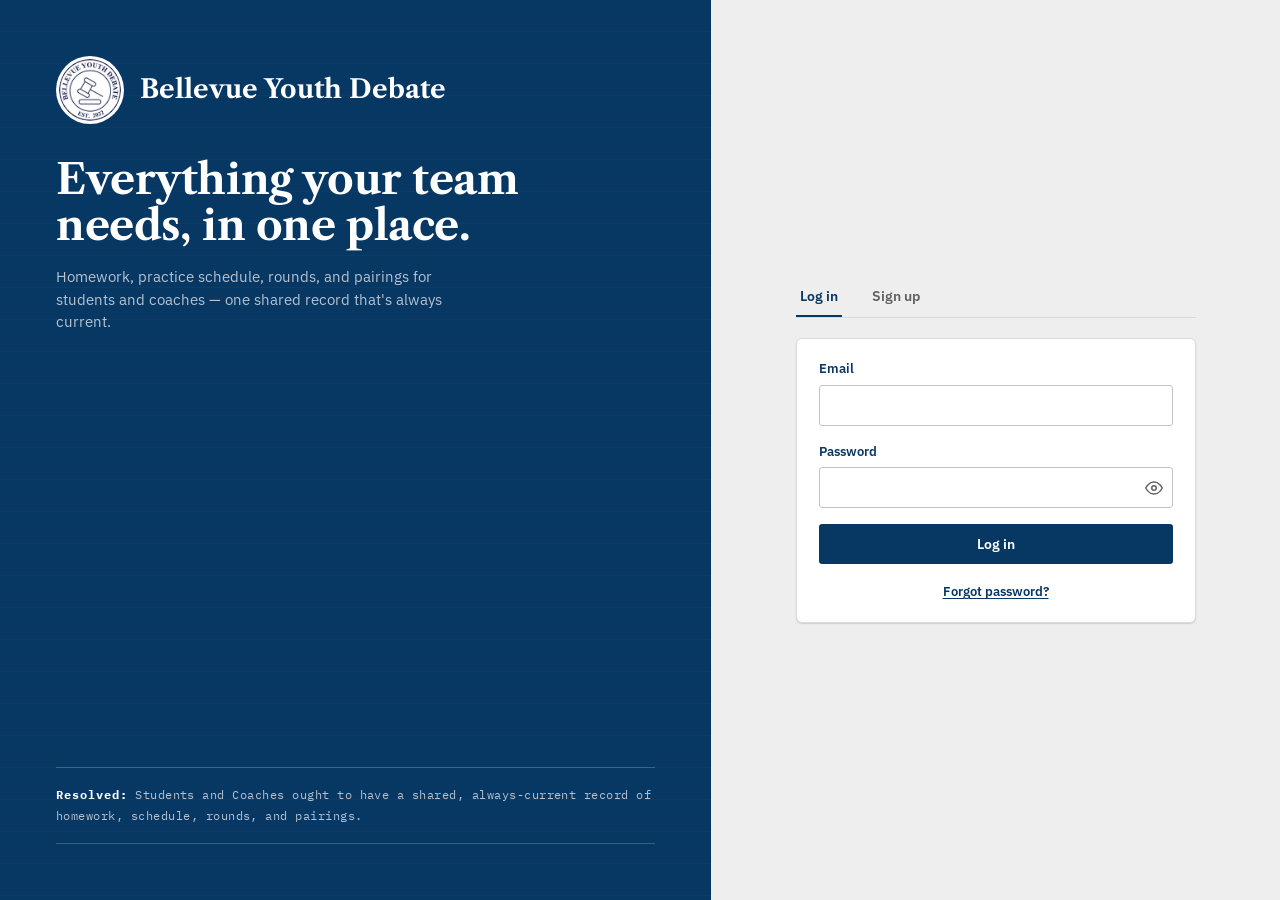
==== admin.html @ 29968d5b "Add files via upload" ====
<!DOCTYPE html>
<html lang="en">
<head>
<meta charset="UTF-8">
<meta name="viewport" content="width=device-width, initial-scale=1.0">
<title>Admin Console | Bellevue Youth Debate</title>
<link rel="icon" href="assets/logo.webp">
<link rel="stylesheet" href="css/styles.css">
</head>
<body>
<div class="app-shell">
  <aside class="sidebar">
    <div class="sidebar-brand brand-mark">
      <img src="assets/logo.webp" alt="Bellevue Youth Debate seal">
      <div class="brand-mark-name">Bellevue Youth Debate</div>
    </div>
    <div class="sidebar-role">Admin console</div>
    <ul class="nav-list">
      <li><button class="nav-link" data-view="home"><span>Overview</span></button></li>
      <li><a class="nav-link" href="coach.html" style="display:flex;"><span>Coach Console</span></a></li>
      <li><button class="nav-link" data-view="staff"><span>Staff accounts</span></button></li>
      <li><button class="nav-link" data-view="settings"><span>Settings</span></button></li>
      <li><button class="nav-link" data-view="account"><span>Account</span></button></li>
    </ul>
    <div class="sidebar-footer">
      <div class="sidebar-user">
        <div class="sidebar-user-name" data-user-name>&nbsp;</div>
        <div class="sidebar-user-email" data-user-email>&nbsp;</div>
      </div>
      <button class="nav-link" data-logout><span>Log out</span></button>
    </div>
  </aside>

  <div class="main">
    <div class="topbar">
      <button class="btn btn-ghost btn-icon menu-toggle" aria-label="Menu">&#9776;</button>
      <span class="badge badge-role">Admin</span>
    </div>

    <div class="content">

      <!-- ---------------------------------------------------------- home -->
      <section class="view-panel" id="view-home">
        <div class="page-head"><div><h1>Admin overview</h1><p>Day-to-day coaching tools live in the Coach Console.</p></div></div>
        <div class="grid-3">
          <div class="stat"><div class="stat-value" id="statStaff">&ndash;</div><div class="stat-label">Coaches &amp; admins</div></div>
          <div class="stat"><div class="stat-value" id="statStudents">&ndash;</div><div class="stat-label">Students</div></div>
          <div class="stat"><div class="stat-value" id="statGroups">&ndash;</div><div class="stat-label">Groups</div></div>
        </div>
        <div class="card mt-24">
          <h2>Homework, schedule, rounds, pairings, attendance, and rosters</h2>
          <p class="text-muted">Admins have full coach permissions there too.</p>
          <a class="btn btn-primary" href="coach.html">Open Coach Console &rarr;</a>
        </div>
      </section>

      <!-- --------------------------------------------------------- staff -->
      <section class="view-panel" id="view-staff">
        <div class="page-head">
          <div><h1>Staff accounts</h1><p>Coaches and admins.</p></div>
          <button class="btn btn-primary" id="addStaffBtn">+ Add staff account</button>
        </div>
        <div class="card">
          <div class="table-wrap">
            <table>
              <thead><tr><th>Name</th><th>Email</th><th>Role</th><th>Status</th><th></th></tr></thead>
              <tbody id="staffTableBody"><tr><td colspan="5"><div class="skeleton" style="height:20px;"></div></td></tr></tbody>
            </table>
          </div>
        </div>
      </section>

      <!-- ------------------------------------------------------ settings -->
      <section class="view-panel" id="view-settings">
        <div class="page-head"><div><h1>Settings</h1><p>Club-wide configuration.</p></div></div>
        <div class="card" style="max-width:520px;">
          <form id="settingsForm">
            <div class="field">
              <label for="signupCode">Club signup code</label>
              <input type="text" id="signupCode">
              <div class="hint">Students need this to create an account. Leave blank to allow anyone to sign up.</div>
            </div>
            <div class="field">
              <label for="appUrl">Portal web address</label>
              <input type="text" id="appUrl" placeholder="https://yourclub.github.io/byd-portal/">
              <div class="hint">Used to build the link inside "forgot password" emails. Set this after you host the frontend.</div>
            </div>
            <button class="btn btn-primary" type="submit">Save settings</button>
          </form>
        </div>
      </section>

      <!-- ---------------------------------------------------------account -->
      <section class="view-panel" id="view-account">
        <div class="page-head"><div><h1>Account</h1><p>Your details and password.</p></div></div>
        <div class="grid-2">
          <div class="card">
            <h2>Profile</h2>
            <div class="field"><label>Name</label><div data-user-name>&nbsp;</div></div>
            <div class="field mb-0"><label>Email</label><div data-user-email class="font-mono">&nbsp;</div></div>
          </div>
          <div class="card">
            <h2>Change password</h2>
            <form id="pwForm">
              <div class="field"><label for="curPw">Current password</label><input type="password" id="curPw" required autocomplete="current-password"></div>
              <div class="field"><label for="newPw">New password</label><input type="password" id="newPw" required minlength="8" autocomplete="new-password"></div>
              <button class="btn btn-primary" type="submit">Update password</button>
            </form>
          </div>
        </div>
      </section>

    </div>
  </div>
</div>

<script src="js/config.js?v=2"></script>
<script src="js/app.js"></script>
<script src="js/admin.js"></script>
</body>
</html>
---- css/styles.css ----
/* =========================================================================
   BYD Portal - shared styles
   Brand palette: navy #073763 (from the club seal), light grey #EEEEEE,
   and white. Status colors (present/absent/excused) stay small and muted -
   they carry real meaning (attendance, sides of a pairing) so they're kept
   as functional accents, not a second brand color.
   ========================================================================= */

@import url('https://fonts.googleapis.com/css2?family=Libre+Caslon+Text:ital,wght@0,400;0,700;1,400&family=IBM+Plex+Sans:wght@400;500;600;700&family=IBM+Plex+Mono:wght@400;500;600&display=swap');

:root {
  /* --- brand palette (exactly as specified) --- */
  --ink: #073763;         /* primary navy: sidebar, buttons, headings */
  --ink-soft: #0E4A7D;    /* lighter navy: hover on navy backgrounds */
  --ink-deep: #052846;    /* darker navy: hover on white backgrounds */
  --paper: #EEEEEE;       /* page background */
  --card: #FFFFFF;        /* card / surface background */
  --rule: #DADADA;        /* hairline dividers, table rules, derived from paper */
  --rule-strong: #C4C4C4;
  --ink-tint: #E4EAF0;    /* pale navy wash, for subtle highlighted rows/badges */

  /* --- functional accents (small doses only: badges, status dots) --- */
  --present: #3F6B4F; --present-tint: #E4EDE6;
  --absent: #A13D2D;  --absent-tint: #F2E4E1;
  --excused: #8A6D2F; --excused-tint: #F1E9D8;

  --text: #1B1B1B;
  --text-muted: #616161;
  --text-on-ink: #EEEEEE;
  --text-on-ink-muted: #B7C2CE;

  --font-display: 'Libre Caslon Text', Georgia, 'Times New Roman', serif;
  --font-body: 'IBM Plex Sans', -apple-system, BlinkMacSystemFont, 'Segoe UI', sans-serif;
  --font-mono: 'IBM Plex Mono', ui-monospace, 'SFMono-Regular', Menlo, monospace;

  --radius-sm: 3px;
  --radius: 6px;
  --shadow-card: 0 1px 2px rgba(7, 55, 99, 0.08), 0 1px 1px rgba(7, 55, 99, 0.08);
  --shadow-pop: 0 12px 32px rgba(7, 55, 99, 0.22);
  --sidebar-w: 244px;
}

@media (prefers-reduced-motion: no-preference) { :root { --transition: 150ms ease; } }
@media (prefers-reduced-motion: reduce) { :root { --transition: 0ms; } }

* { box-sizing: border-box; }
html, body { height: 100%; }
body {
  margin: 0;
  background: var(--paper);
  color: var(--text);
  font-family: var(--font-body);
  font-size: 15px;
  line-height: 1.5;
  -webkit-font-smoothing: antialiased;
}

h1, h2, h3, h4 { font-family: var(--font-display); font-weight: 700; color: var(--ink); margin: 0 0 4px; }
h1 { font-size: 28px; letter-spacing: -0.01em; }
h2 { font-size: 20px; }
h3 { font-size: 16px; }
p { margin: 0 0 12px; color: var(--text); }
a { color: var(--ink); text-decoration: underline; text-underline-offset: 2px; }
a:hover { color: var(--ink-deep); }

::selection { background: var(--ink-tint); }

button, input, select, textarea { font-family: inherit; font-size: inherit; color: inherit; }

:focus-visible { outline: 2px solid var(--ink); outline-offset: 2px; }

/* Ruled "flow paper" texture used sparingly behind key panels */
.ruled {
  background-image: repeating-linear-gradient(to bottom, transparent, transparent 27px, var(--rule) 28px);
  background-position: 0 8px;
}

.eyebrow {
  font-family: var(--font-mono); font-size: 11px; letter-spacing: 0.12em;
  text-transform: uppercase; color: var(--text-muted);
}

/* ---------------------------------------------------------------- brand */
.brand-mark { display: flex; align-items: center; gap: 10px; }
.brand-mark img { width: 38px; height: 38px; border-radius: 50%; background: #fff; box-shadow: 0 0 0 1px rgba(255,255,255,0.25); flex-shrink: 0; object-fit: cover; }
.brand-mark-name { font-family: var(--font-display); font-weight: 700; line-height: 1.15; }

/* ---------------------------------------------------------------- layout */
.app-shell { display: flex; min-height: 100vh; }

.sidebar {
  width: var(--sidebar-w); flex-shrink: 0;
  background: var(--ink); color: var(--text-on-ink);
  display: flex; flex-direction: column; padding: 22px 16px;
  position: sticky; top: 0; height: 100vh;
}

.sidebar-brand { padding: 0 6px 4px; }
.sidebar-brand .brand-mark-name { color: #fff; font-size: 17px; }
.sidebar-role {
  font-family: var(--font-mono); font-size: 10.5px; letter-spacing: 0.1em; text-transform: uppercase;
  color: var(--text-on-ink-muted); padding: 14px 10px 18px;
}

.nav-list { list-style: none; margin: 8px 0; padding: 0; display: flex; flex-direction: column; gap: 2px; }
.nav-link {
  display: flex; align-items: center; gap: 10px; padding: 10px 12px; border-radius: var(--radius);
  color: var(--text-on-ink-muted); font-weight: 500; cursor: pointer; border: none; background: transparent;
  width: 100%; text-align: left; transition: background var(--transition), color var(--transition);
}
.nav-link:hover { background: var(--ink-soft); color: #fff; }
.nav-link.active { background: #fff; color: var(--ink); }
.nav-link svg { flex-shrink: 0; }

.sidebar-footer { margin-top: auto; padding-top: 12px; border-top: 1px solid rgba(255,255,255,0.16); }
.sidebar-user { padding: 8px 10px 12px; }
.sidebar-user-name { color: #fff; font-weight: 600; font-size: 14px; }
.sidebar-user-email { color: var(--text-on-ink-muted); font-size: 12px; font-family: var(--font-mono); word-break: break-all; }

.main { flex: 1; min-width: 0; }
.topbar {
  display: flex; align-items: center; justify-content: space-between;
  padding: 18px 32px; background: var(--card); border-bottom: 1px solid var(--rule);
  position: sticky; top: 0; z-index: 5;
}
.menu-toggle { display: none; }
.content { padding: 28px 32px 64px; max-width: 1180px; }

.page-head { display: flex; align-items: flex-end; justify-content: space-between; gap: 16px; margin-bottom: 20px; flex-wrap: wrap; }
.page-head p { margin: 0; color: var(--text-muted); }

/* ------------------------------------------------------------------ card */
.card { background: var(--card); border: 1px solid var(--rule); border-radius: var(--radius); box-shadow: var(--shadow-card); padding: 20px 22px; margin-bottom: 20px; }
.card-head { display: flex; align-items: center; justify-content: space-between; gap: 12px; margin-bottom: 14px; flex-wrap: wrap; }
.card-head h2 { margin: 0; }
.card-sub { color: var(--text-muted); font-size: 13px; margin-top: 2px; }

.grid-2 { display: grid; grid-template-columns: 1fr 1fr; gap: 20px; }
.grid-3 { display: grid; grid-template-columns: repeat(3, 1fr); gap: 16px; }

.stat { background: var(--card); border: 1px solid var(--rule); border-radius: var(--radius); padding: 16px 18px; }
.stat-value { font-family: var(--font-display); font-size: 30px; color: var(--ink); line-height: 1; }
.stat-label { font-family: var(--font-mono); font-size: 11px; letter-spacing: 0.08em; text-transform: uppercase; color: var(--text-muted); margin-top: 6px; }

/* ---------------------------------------------------------------- forms */
.field { margin-bottom: 16px; }
.field label { display: block; font-weight: 600; font-size: 13px; margin-bottom: 6px; color: var(--ink); }
.field .hint { font-size: 12px; color: var(--text-muted); margin-top: 4px; }
.field-row { display: flex; gap: 12px; }
.field-row .field { flex: 1; }

input[type="text"], input[type="email"], input[type="password"], input[type="date"],
input[type="time"], input[type="number"], select, textarea {
  width: 100%; padding: 10px 12px; border: 1px solid var(--rule-strong); border-radius: var(--radius-sm);
  background: #fff; color: var(--text); transition: border-color var(--transition);
}
textarea { resize: vertical; min-height: 72px; font-family: var(--font-body); }
input:focus, select:focus, textarea:focus { border-color: var(--ink); }
input::placeholder, textarea::placeholder { color: #9A9A9A; }

.checkbox-row { display: flex; align-items: center; gap: 8px; }
.checkbox-row input { width: auto; }

.password-wrap { position: relative; }
.password-wrap input { padding-right: 42px; }
.password-toggle {
  position: absolute; right: 4px; top: 50%; transform: translateY(-50%);
  background: none; border: none; cursor: pointer; padding: 6px;
  color: var(--text-muted); display: flex; align-items: center; justify-content: center;
  border-radius: var(--radius-sm);
}
.password-toggle:hover { color: var(--ink); background: var(--paper); }

/* --------------------------------------------------------------- buttons */
.btn {
  display: inline-flex; align-items: center; justify-content: center; gap: 8px;
  padding: 10px 16px; border-radius: var(--radius-sm); border: 1px solid transparent;
  font-weight: 600; font-size: 14px; cursor: pointer; white-space: nowrap;
  transition: background var(--transition), border-color var(--transition), color var(--transition), opacity var(--transition);
}
.btn:disabled { opacity: 0.55; cursor: not-allowed; }
.btn-primary { background: var(--ink); color: #fff; }
.btn-primary:hover:not(:disabled) { background: var(--ink-deep); }
.btn-ghost { background: transparent; color: var(--ink); border-color: var(--rule-strong); }
.btn-ghost:hover:not(:disabled) { background: var(--paper); }
.btn-danger { background: #fff; color: var(--absent); border-color: var(--absent); }
.btn-danger:hover:not(:disabled) { background: var(--absent-tint); }
.btn-sm { padding: 6px 11px; font-size: 12.5px; }
.btn-block { width: 100%; }
.btn-icon { padding: 8px; }
.link-btn { background: none; border: none; color: var(--ink); font-weight: 600; cursor: pointer; padding: 0; text-decoration: underline; text-underline-offset: 2px; }
.link-btn:hover { color: var(--ink-deep); }

/* --------------------------------------------------------------- tables */
.table-wrap { overflow-x: auto; }
table { width: 100%; border-collapse: collapse; font-size: 13.5px; }
th {
  text-align: left; font-family: var(--font-mono); font-size: 10.5px; letter-spacing: 0.08em;
  text-transform: uppercase; color: var(--text-muted); font-weight: 600;
  padding: 8px 12px; border-bottom: 1px solid var(--rule-strong); white-space: nowrap;
}
td { padding: 11px 12px; border-bottom: 1px solid var(--rule); vertical-align: middle; }
tr:last-child td { border-bottom: none; }
td.num, .font-mono { font-family: var(--font-mono); }
.table-actions { display: flex; gap: 6px; justify-content: flex-end; }

/* ---------------------------------------------------------------- badges */
.badge { display: inline-flex; align-items: center; gap: 5px; padding: 3px 9px; border-radius: 100px; font-size: 12px; font-weight: 600; font-family: var(--font-mono); letter-spacing: 0.02em; }
.badge::before { content: ''; width: 6px; height: 6px; border-radius: 50%; background: currentColor; }
.badge-present { background: var(--present-tint); color: var(--present); }
.badge-absent { background: var(--absent-tint); color: var(--absent); }
.badge-excused { background: var(--excused-tint); color: var(--excused); }
.badge-unmarked { background: var(--paper); color: var(--text-muted); }
.badge-role { background: var(--ink-tint); color: var(--ink); }

/* side tags for pairings - solid navy vs. outlined navy, no second hue needed */
.side-tag { display: inline-block; padding: 2px 8px; border-radius: var(--radius-sm); font-family: var(--font-mono); font-size: 11.5px; font-weight: 600; letter-spacing: 0.03em; }
.side-tag-1 { background: var(--ink); color: #fff; }
.side-tag-2 { background: #fff; color: var(--ink); border: 1px solid var(--ink); }

/* --------------------------------------------------------------- pills / tabs */
.tabs { display: flex; gap: 4px; border-bottom: 1px solid var(--rule); margin-bottom: 20px; flex-wrap: wrap; }
.tab-btn {
  background: none; border: none; cursor: pointer; padding: 10px 4px; margin-right: 22px;
  font-weight: 600; font-size: 14px; color: var(--text-muted); border-bottom: 2px solid transparent;
  transition: color var(--transition), border-color var(--transition);
}
.tab-btn:hover { color: var(--ink); }
.tab-btn.active { color: var(--ink); border-color: var(--ink); }
.tab-panel { display: none; }
.tab-panel.active { display: block; animation: fadeIn 180ms ease; }

.view-panel { display: none; }
.view-panel.active { display: block; animation: fadeIn 180ms ease; }

@keyframes fadeIn { from { opacity: 0; transform: translateY(2px); } to { opacity: 1; transform: none; } }

.chip-row { display: flex; gap: 8px; flex-wrap: wrap; }
.chip { padding: 6px 12px; border-radius: 100px; border: 1px solid var(--rule-strong); background: #fff; font-size: 13px; font-weight: 600; color: var(--text-muted); cursor: pointer; }
.chip.active { background: var(--ink); border-color: var(--ink); color: #fff; }

/* --------------------------------------------------------------- misc UI */
.empty-state { text-align: center; padding: 40px 20px; color: var(--text-muted); }
.empty-state .eyebrow { display: block; margin-bottom: 6px; }

.divider { height: 1px; background: var(--rule); border: none; margin: 18px 0; }

.skeleton { background: linear-gradient(90deg, var(--rule) 25%, var(--rule-strong) 37%, var(--rule) 63%); background-size: 400% 100%; animation: shimmer 1.4s ease infinite; border-radius: var(--radius-sm); }
@keyframes shimmer { 0% { background-position: 100% 0; } 100% { background-position: 0 0; } }

/* toast */
.toast-stack { position: fixed; bottom: 20px; right: 20px; display: flex; flex-direction: column; gap: 8px; z-index: 100; max-width: 340px; }
.toast { background: var(--ink); color: #fff; padding: 12px 16px; border-radius: var(--radius); box-shadow: var(--shadow-pop); font-size: 13.5px; display: flex; align-items: center; gap: 10px; animation: toastIn 180ms ease; }
.toast.error { background: var(--absent); }
.toast.success { background: var(--present); }
@keyframes toastIn { from { opacity: 0; transform: translateY(6px); } to { opacity: 1; transform: none; } }

/* modal */
.modal-overlay { position: fixed; inset: 0; background: rgba(7,55,99,0.45); display: flex; align-items: center; justify-content: center; padding: 20px; z-index: 90; }
.modal { background: #fff; border-radius: var(--radius); box-shadow: var(--shadow-pop); width: 100%; max-width: 460px; padding: 24px; max-height: 88vh; overflow-y: auto; }
.modal-head { display: flex; align-items: center; justify-content: space-between; margin-bottom: 16px; }
.modal-close { background: none; border: none; cursor: pointer; color: var(--text-muted); font-size: 20px; line-height: 1; padding: 4px; }
.modal-actions { display: flex; justify-content: flex-end; gap: 8px; margin-top: 20px; }

/* --------------------------------------------------------- survey banner */
.survey-banner {
  background: var(--ink); color: #fff; padding: 14px 24px;
  display: flex; align-items: center; justify-content: space-between; gap: 16px; flex-wrap: wrap;
}
.survey-banner-text { display: flex; align-items: center; gap: 12px; flex-wrap: wrap; }
.survey-banner .countdown { font-family: var(--font-mono); font-weight: 700; background: rgba(255,255,255,0.14); padding: 3px 10px; border-radius: 100px; }
.survey-banner.done { background: var(--present); }
.checkin-panel { display: flex; align-items: center; justify-content: space-between; gap: 16px; flex-wrap: wrap; }
.checkin-status { font-family: var(--font-mono); font-size: 13px; color: var(--text-muted); }

/* --------------------------------------------------------------- utility */
.flex { display: flex; }
.flex-col { display: flex; flex-direction: column; }
.items-center { align-items: center; }
.justify-between { justify-content: space-between; }
.gap-4 { gap: 4px; } .gap-8 { gap: 8px; } .gap-12 { gap: 12px; } .gap-16 { gap: 16px; }
.mt-0 { margin-top: 0; } .mt-8 { margin-top: 8px; } .mt-16 { margin-top: 16px; } .mt-24 { margin-top: 24px; }
.mb-0 { margin-bottom: 0; }
.text-muted { color: var(--text-muted); }
.text-sm { font-size: 13px; }
.w-full { width: 100%; }
.hidden { display: none !important; }

/* ----------------------------------------------------------- responsive */
@media (max-width: 880px) {
  .sidebar { position: fixed; left: 0; top: 0; z-index: 50; transform: translateX(-100%); transition: transform var(--transition); box-shadow: var(--shadow-pop); }
  .sidebar.open { transform: translateX(0); }
  .menu-toggle { display: inline-flex; }
  .content { padding: 20px 16px 48px; }
  .topbar { padding: 14px 16px; }
  .grid-2, .grid-3 { grid-template-columns: 1fr; }
  .field-row { flex-direction: column; gap: 0; }
}
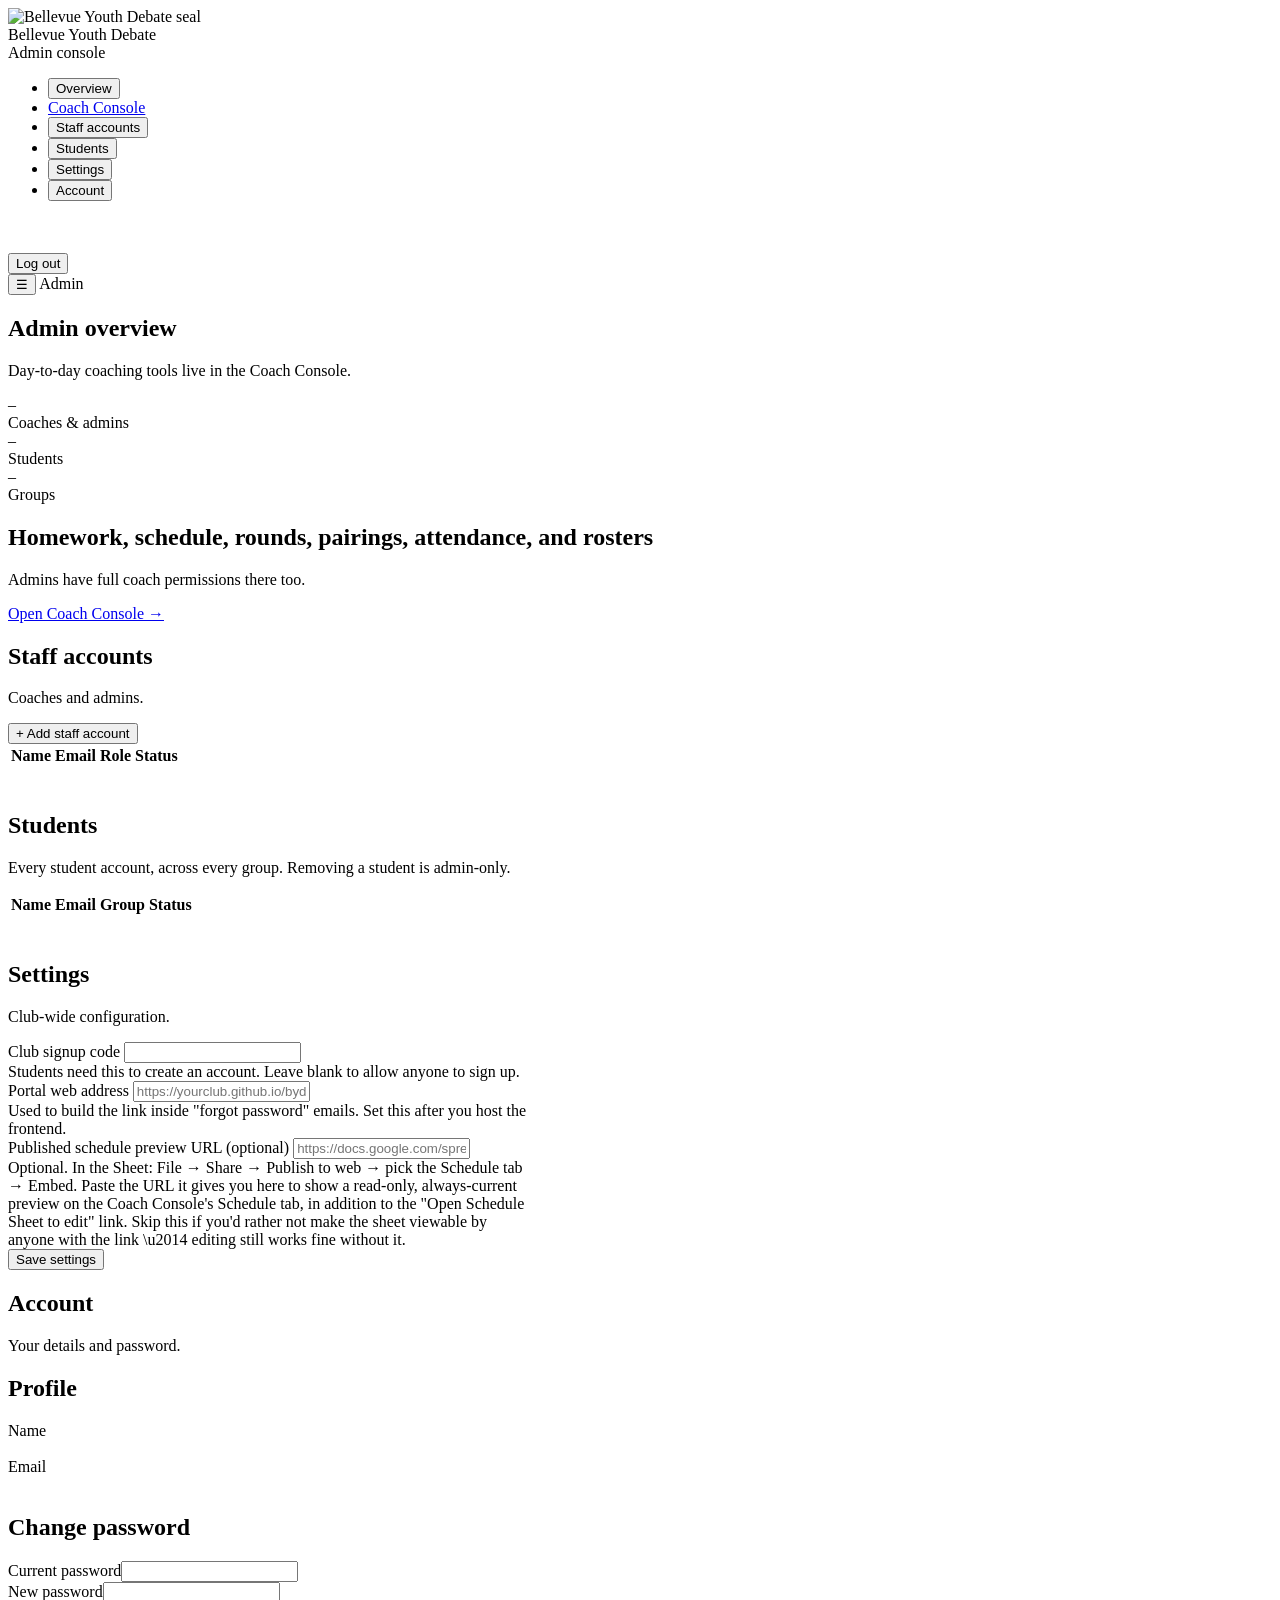
==== commit 3174aa8d: "Add files via upload" ====
--- a/admin.html
+++ b/admin.html
@@ -5,7 +5,7 @@
 <meta name="viewport" content="width=device-width, initial-scale=1.0">
 <title>Admin Console | Bellevue Youth Debate</title>
 <link rel="icon" href="assets/logo.webp">
-<link rel="stylesheet" href="css/styles.css">
+<link rel="stylesheet" href="css/styles.css?v=3">
 </head>
 <body>
 <div class="app-shell">
@@ -19,6 +19,7 @@
       <li><button class="nav-link" data-view="home"><span>Overview</span></button></li>
       <li><a class="nav-link" href="coach.html" style="display:flex;"><span>Coach Console</span></a></li>
       <li><button class="nav-link" data-view="staff"><span>Staff accounts</span></button></li>
+      <li><button class="nav-link" data-view="students"><span>Students</span></button></li>
       <li><button class="nav-link" data-view="settings"><span>Settings</span></button></li>
       <li><button class="nav-link" data-view="account"><span>Account</span></button></li>
     </ul>
@@ -70,6 +71,22 @@
         </div>
       </section>
 
+      <!-- ------------------------------------------------------ students -->
+      <section class="view-panel" id="view-students">
+        <div class="page-head">
+          <div><h1>Students</h1><p>Every student account, across every group. Removing a student is admin-only.</p></div>
+        </div>
+        <div class="card">
+          <div class="chip-row mb-16" id="studentGroupFilter"></div>
+          <div class="table-wrap">
+            <table>
+              <thead><tr><th>Name</th><th>Email</th><th>Group</th><th>Status</th><th></th></tr></thead>
+              <tbody id="adminStudentsTableBody"><tr><td colspan="5"><div class="skeleton" style="height:20px;"></div></td></tr></tbody>
+            </table>
+          </div>
+        </div>
+      </section>
+
       <!-- ------------------------------------------------------ settings -->
       <section class="view-panel" id="view-settings">
         <div class="page-head"><div><h1>Settings</h1><p>Club-wide configuration.</p></div></div>
@@ -84,6 +101,11 @@
               <label for="appUrl">Portal web address</label>
               <input type="text" id="appUrl" placeholder="https://yourclub.github.io/byd-portal/">
               <div class="hint">Used to build the link inside "forgot password" emails. Set this after you host the frontend.</div>
+            </div>
+            <div class="field">
+              <label for="scheduleSheetUrl">Published schedule preview URL (optional)</label>
+              <input type="text" id="scheduleSheetUrl" placeholder="https://docs.google.com/spreadsheets/d/e/.../pubhtml?gid=...&amp;single=true">
+              <div class="hint">Optional. In the Sheet: File &rarr; Share &rarr; Publish to web &rarr; pick the Schedule tab &rarr; Embed. Paste the URL it gives you here to show a read-only, always-current preview on the Coach Console's Schedule tab, in addition to the "Open Schedule Sheet to edit" link. Skip this if you'd rather not make the sheet viewable by anyone with the link \u2014 editing still works fine without it.</div>
             </div>
             <button class="btn btn-primary" type="submit">Save settings</button>
           </form>
@@ -114,8 +136,8 @@
   </div>
 </div>
 
-<script src="js/config.js?v=2"></script>
-<script src="js/app.js"></script>
-<script src="js/admin.js"></script>
+<script src="js/config.js?v=3"></script>
+<script src="js/app.js?v=3"></script>
+<script src="js/admin.js?v=3"></script>
 </body>
 </html>
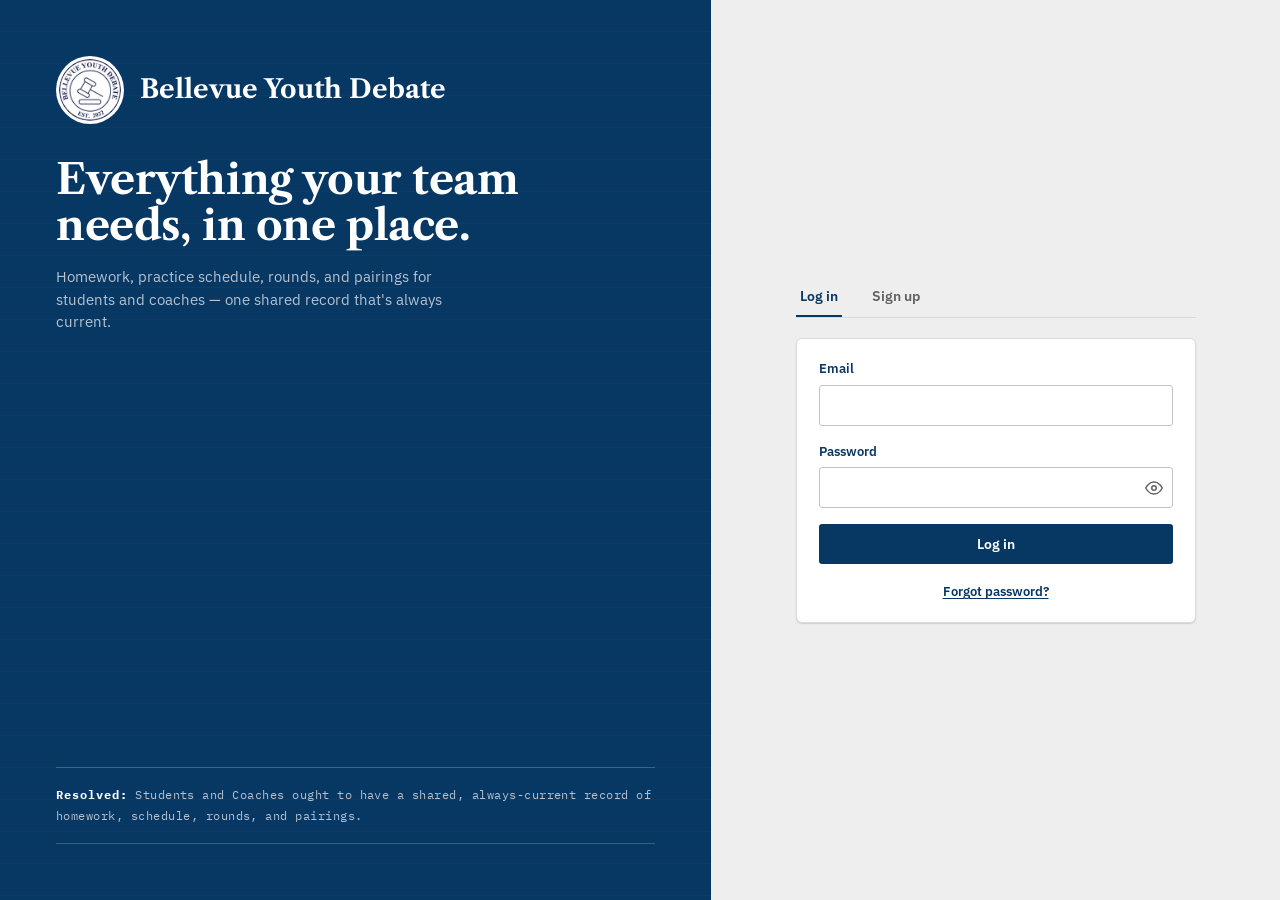
==== commit 23161abb: "Add files via upload" ====
--- a/admin.html
+++ b/admin.html
@@ -5,7 +5,7 @@
 <meta name="viewport" content="width=device-width, initial-scale=1.0">
 <title>Admin Console | Bellevue Youth Debate</title>
 <link rel="icon" href="assets/logo.webp">
-<link rel="stylesheet" href="css/styles.css?v=3">
+<link rel="stylesheet" href="css/styles.css?v=4">
 </head>
 <body>
 <div class="app-shell">
@@ -18,7 +18,7 @@
     <ul class="nav-list">
       <li><button class="nav-link" data-view="home"><span>Overview</span></button></li>
       <li><a class="nav-link" href="coach.html" style="display:flex;"><span>Coach Console</span></a></li>
-      <li><button class="nav-link" data-view="staff"><span>Staff accounts</span></button></li>
+      <li><button class="nav-link" data-view="staff"><span>Coaches</span></button></li>
       <li><button class="nav-link" data-view="students"><span>Students</span></button></li>
       <li><button class="nav-link" data-view="settings"><span>Settings</span></button></li>
       <li><button class="nav-link" data-view="account"><span>Account</span></button></li>
@@ -42,7 +42,7 @@
 
       <!-- ---------------------------------------------------------- home -->
       <section class="view-panel" id="view-home">
-        <div class="page-head"><div><h1>Admin overview</h1><p>Day-to-day coaching tools live in the Coach Console.</p></div></div>
+        <div class="page-head"><div><h1>Admin overview</h1></div></div>
         <div class="grid-3">
           <div class="stat"><div class="stat-value" id="statStaff">&ndash;</div><div class="stat-label">Coaches &amp; admins</div></div>
           <div class="stat"><div class="stat-value" id="statStudents">&ndash;</div><div class="stat-label">Students</div></div>
@@ -58,7 +58,7 @@
       <!-- --------------------------------------------------------- staff -->
       <section class="view-panel" id="view-staff">
         <div class="page-head">
-          <div><h1>Staff accounts</h1><p>Coaches and admins.</p></div>
+          <div><h1>Coaches</h1></div>
           <button class="btn btn-primary" id="addStaffBtn">+ Add staff account</button>
         </div>
         <div class="card">
@@ -74,7 +74,7 @@
       <!-- ------------------------------------------------------ students -->
       <section class="view-panel" id="view-students">
         <div class="page-head">
-          <div><h1>Students</h1><p>Every student account, across every group. Removing a student is admin-only.</p></div>
+          <div><h1>Students</h1></div>
         </div>
         <div class="card">
           <div class="chip-row mb-16" id="studentGroupFilter"></div>
@@ -89,7 +89,7 @@
 
       <!-- ------------------------------------------------------ settings -->
       <section class="view-panel" id="view-settings">
-        <div class="page-head"><div><h1>Settings</h1><p>Club-wide configuration.</p></div></div>
+        <div class="page-head"><div><h1>Settings</h1></div></div>
         <div class="card" style="max-width:520px;">
           <form id="settingsForm">
             <div class="field">
@@ -114,7 +114,7 @@
 
       <!-- ---------------------------------------------------------account -->
       <section class="view-panel" id="view-account">
-        <div class="page-head"><div><h1>Account</h1><p>Your details and password.</p></div></div>
+        <div class="page-head"><div><h1>Account</h1></div></div>
         <div class="grid-2">
           <div class="card">
             <h2>Profile</h2>
@@ -136,8 +136,8 @@
   </div>
 </div>
 
-<script src="js/config.js?v=3"></script>
-<script src="js/app.js?v=3"></script>
-<script src="js/admin.js?v=3"></script>
+<script src="js/config.js?v=4"></script>
+<script src="js/app.js?v=4"></script>
+<script src="js/admin.js?v=4"></script>
 </body>
 </html>
--- a/css/styles.css
+++ b/css/styles.css
@@ -0,0 +1,337 @@
+/* =========================================================================
+   BYD Portal - shared styles
+   Brand palette: navy #073763 (from the club seal), light grey #EEEEEE,
+   and white. Status colors (present/absent/excused) stay small and muted -
+   they carry real meaning (attendance, sides of a pairing) so they're kept
+   as functional accents, not a second brand color.
+   ========================================================================= */
+
+@import url('https://fonts.googleapis.com/css2?family=Libre+Caslon+Text:ital,wght@0,400;0,700;1,400&family=IBM+Plex+Sans:wght@400;500;600;700&family=IBM+Plex+Mono:wght@400;500;600&display=swap');
+
+:root {
+  /* --- brand palette (exactly as specified) --- */
+  --ink: #073763;         /* primary navy: sidebar, buttons, headings */
+  --ink-soft: #0E4A7D;    /* lighter navy: hover on navy backgrounds */
+  --ink-deep: #052846;    /* darker navy: hover on white backgrounds */
+  --paper: #EEEEEE;       /* page background */
+  --card: #FFFFFF;        /* card / surface background */
+  --rule: #DADADA;        /* hairline dividers, table rules, derived from paper */
+  --rule-strong: #C4C4C4;
+  --ink-tint: #E4EAF0;    /* pale navy wash, for subtle highlighted rows/badges */
+
+  /* --- functional accents (small doses only: badges, status dots) --- */
+  --present: #3F6B4F; --present-tint: #E4EDE6;
+  --absent: #A13D2D;  --absent-tint: #F2E4E1;
+  --excused: #8A6D2F; --excused-tint: #F1E9D8;
+
+  --text: #1B1B1B;
+  --text-muted: #616161;
+  --text-on-ink: #EEEEEE;
+  --text-on-ink-muted: #B7C2CE;
+
+  --font-display: 'Libre Caslon Text', Georgia, 'Times New Roman', serif;
+  --font-body: 'IBM Plex Sans', -apple-system, BlinkMacSystemFont, 'Segoe UI', sans-serif;
+  --font-mono: 'IBM Plex Mono', ui-monospace, 'SFMono-Regular', Menlo, monospace;
+
+  --radius-sm: 3px;
+  --radius: 6px;
+  --shadow-card: 0 1px 2px rgba(7, 55, 99, 0.08), 0 1px 1px rgba(7, 55, 99, 0.08);
+  --shadow-pop: 0 12px 32px rgba(7, 55, 99, 0.22);
+  --sidebar-w: 244px;
+}
+
+@media (prefers-reduced-motion: no-preference) { :root { --transition: 150ms ease; } }
+@media (prefers-reduced-motion: reduce) { :root { --transition: 0ms; } }
+
+* { box-sizing: border-box; }
+html, body { height: 100%; }
+body {
+  margin: 0;
+  background: var(--paper);
+  color: var(--text);
+  font-family: var(--font-body);
+  font-size: 15px;
+  line-height: 1.5;
+  -webkit-font-smoothing: antialiased;
+}
+
+h1, h2, h3, h4 { font-family: var(--font-display); font-weight: 700; color: var(--ink); margin: 0 0 4px; }
+h1 { font-size: 28px; letter-spacing: -0.01em; }
+h2 { font-size: 20px; }
+h3 { font-size: 16px; }
+p { margin: 0 0 12px; color: var(--text); }
+a { color: var(--ink); text-decoration: underline; text-underline-offset: 2px; }
+a:hover { color: var(--ink-deep); }
+
+::selection { background: var(--ink-tint); }
+
+button, input, select, textarea { font-family: inherit; font-size: inherit; color: inherit; }
+
+:focus-visible { outline: 2px solid var(--ink); outline-offset: 2px; }
+
+/* Ruled "flow paper" texture used sparingly behind key panels */
+.ruled {
+  background-image: repeating-linear-gradient(to bottom, transparent, transparent 27px, var(--rule) 28px);
+  background-position: 0 8px;
+}
+
+.eyebrow {
+  font-family: var(--font-mono); font-size: 11px; letter-spacing: 0.12em;
+  text-transform: uppercase; color: var(--text-muted);
+}
+
+/* ---------------------------------------------------------------- brand */
+.brand-mark { display: flex; align-items: center; gap: 10px; }
+.brand-mark img { width: 38px; height: 38px; border-radius: 50%; background: #fff; box-shadow: 0 0 0 1px rgba(255,255,255,0.25); flex-shrink: 0; object-fit: cover; }
+.brand-mark-name { font-family: var(--font-display); font-weight: 700; line-height: 1.15; }
+
+/* ---------------------------------------------------------------- layout */
+.app-shell { display: flex; min-height: 100vh; }
+
+.sidebar {
+  width: var(--sidebar-w); flex-shrink: 0;
+  background: var(--ink); color: var(--text-on-ink);
+  display: flex; flex-direction: column; padding: 22px 16px;
+  position: sticky; top: 0; height: 100vh;
+}
+
+.sidebar-brand { padding: 0 6px 4px; }
+.sidebar-brand .brand-mark-name { color: #fff; font-size: 17px; }
+.sidebar-role {
+  font-family: var(--font-mono); font-size: 10.5px; letter-spacing: 0.1em; text-transform: uppercase;
+  color: var(--text-on-ink-muted); padding: 14px 10px 18px;
+}
+
+.nav-list { list-style: none; margin: 8px 0; padding: 0; display: flex; flex-direction: column; gap: 2px; }
+.nav-link {
+  display: flex; align-items: center; gap: 10px; padding: 10px 12px; border-radius: var(--radius);
+  color: var(--text-on-ink-muted); font-weight: 500; cursor: pointer; border: none; background: transparent;
+  width: 100%; text-align: left; transition: background var(--transition), color var(--transition);
+}
+.nav-link:hover { background: var(--ink-soft); color: #fff; }
+.nav-link.active { background: #fff; color: var(--ink); }
+.nav-link svg { flex-shrink: 0; }
+
+.sidebar-footer { margin-top: auto; padding-top: 12px; border-top: 1px solid rgba(255,255,255,0.16); }
+.sidebar-user { padding: 8px 10px 12px; }
+.sidebar-user-name { color: #fff; font-weight: 600; font-size: 14px; }
+.sidebar-user-email { color: var(--text-on-ink-muted); font-size: 12px; font-family: var(--font-mono); word-break: break-all; }
+
+.main { flex: 1; min-width: 0; }
+.topbar {
+  display: flex; align-items: center; justify-content: space-between;
+  padding: 18px 32px; background: var(--card); border-bottom: 1px solid var(--rule);
+  position: sticky; top: 0; z-index: 5;
+}
+.menu-toggle { display: none; }
+.content { padding: 28px 32px 64px; max-width: 1180px; }
+
+.page-head { display: flex; align-items: flex-end; justify-content: space-between; gap: 16px; margin-bottom: 20px; flex-wrap: wrap; }
+.page-head p { margin: 0; color: var(--text-muted); }
+
+/* ------------------------------------------------------------------ card */
+.card { background: var(--card); border: 1px solid var(--rule); border-radius: var(--radius); box-shadow: var(--shadow-card); padding: 20px 22px; margin-bottom: 20px; }
+.card-head { display: flex; align-items: center; justify-content: space-between; gap: 12px; margin-bottom: 14px; flex-wrap: wrap; }
+.card-head h2 { margin: 0; }
+.card-sub { color: var(--text-muted); font-size: 13px; margin-top: 2px; }
+
+.grid-2 { display: grid; grid-template-columns: 1fr 1fr; gap: 20px; }
+.grid-3 { display: grid; grid-template-columns: repeat(3, 1fr); gap: 16px; }
+
+.stat { background: var(--card); border: 1px solid var(--rule); border-radius: var(--radius); padding: 16px 18px; }
+.stat-value { font-family: var(--font-display); font-size: 30px; color: var(--ink); line-height: 1; }
+.stat-label { font-family: var(--font-mono); font-size: 11px; letter-spacing: 0.08em; text-transform: uppercase; color: var(--text-muted); margin-top: 6px; }
+
+/* ---------------------------------------------------------------- forms */
+.field { margin-bottom: 16px; }
+.field label { display: block; font-weight: 600; font-size: 13px; margin-bottom: 6px; color: var(--ink); }
+.field .hint { font-size: 12px; color: var(--text-muted); margin-top: 4px; }
+.field-row { display: flex; gap: 12px; }
+.field-row .field { flex: 1; }
+
+input[type="text"], input[type="email"], input[type="password"], input[type="date"],
+input[type="time"], input[type="number"], select, textarea {
+  width: 100%; padding: 10px 12px; border: 1px solid var(--rule-strong); border-radius: var(--radius-sm);
+  background: #fff; color: var(--text); transition: border-color var(--transition);
+}
+textarea { resize: vertical; min-height: 72px; font-family: var(--font-body); }
+input:focus, select:focus, textarea:focus { border-color: var(--ink); }
+input::placeholder, textarea::placeholder { color: #9A9A9A; }
+
+.checkbox-row { display: flex; align-items: center; gap: 8px; }
+.checkbox-row input { width: auto; }
+
+.password-wrap { position: relative; }
+.password-wrap input { padding-right: 42px; }
+.password-toggle {
+  position: absolute; right: 4px; top: 50%; transform: translateY(-50%);
+  background: none; border: none; cursor: pointer; padding: 6px;
+  color: var(--text-muted); display: flex; align-items: center; justify-content: center;
+  border-radius: var(--radius-sm);
+}
+.password-toggle:hover { color: var(--ink); background: var(--paper); }
+
+/* --------------------------------------------------------------- buttons */
+.btn {
+  display: inline-flex; align-items: center; justify-content: center; gap: 8px;
+  padding: 10px 16px; border-radius: var(--radius-sm); border: 1px solid transparent;
+  font-weight: 600; font-size: 14px; cursor: pointer; white-space: nowrap;
+  transition: background var(--transition), border-color var(--transition), color var(--transition), opacity var(--transition);
+}
+.btn:disabled { opacity: 0.55; cursor: not-allowed; }
+.btn-primary { background: var(--ink); color: #fff; }
+.btn-primary:hover:not(:disabled) { background: var(--ink-deep); }
+.btn-ghost { background: transparent; color: var(--ink); border-color: var(--rule-strong); }
+.btn-ghost:hover:not(:disabled) { background: var(--paper); }
+.btn-danger { background: #fff; color: var(--absent); border-color: var(--absent); }
+.btn-danger:hover:not(:disabled) { background: var(--absent-tint); }
+.btn-sm { padding: 6px 11px; font-size: 12.5px; }
+.btn-block { width: 100%; }
+.btn-icon { padding: 8px; }
+.link-btn { background: none; border: none; color: var(--ink); font-weight: 600; cursor: pointer; padding: 0; text-decoration: underline; text-underline-offset: 2px; }
+.link-btn:hover { color: var(--ink-deep); }
+
+/* --------------------------------------------------------------- tables */
+.table-wrap { overflow-x: auto; }
+table { width: 100%; border-collapse: collapse; font-size: 13.5px; }
+th {
+  text-align: left; font-family: var(--font-mono); font-size: 10.5px; letter-spacing: 0.08em;
+  text-transform: uppercase; color: var(--text-muted); font-weight: 600;
+  padding: 8px 12px; border-bottom: 1px solid var(--rule-strong); white-space: nowrap;
+}
+td { padding: 11px 12px; border-bottom: 1px solid var(--rule); vertical-align: middle; }
+tr:last-child td { border-bottom: none; }
+td.num, .font-mono { font-family: var(--font-mono); }
+.table-actions { display: flex; gap: 6px; justify-content: flex-end; flex-wrap: wrap; }
+
+/* ---------------------------------------------------------------- badges */
+.badge { display: inline-flex; align-items: center; gap: 5px; padding: 3px 9px; border-radius: 100px; font-size: 12px; font-weight: 600; font-family: var(--font-mono); letter-spacing: 0.02em; }
+.badge::before { content: ''; width: 6px; height: 6px; border-radius: 50%; background: currentColor; }
+.badge-present { background: var(--present-tint); color: var(--present); }
+.badge-absent { background: var(--absent-tint); color: var(--absent); }
+.badge-excused { background: var(--excused-tint); color: var(--excused); }
+.badge-unmarked { background: var(--paper); color: var(--text-muted); }
+.badge-role { background: var(--ink-tint); color: var(--ink); }
+
+/* side tags for pairings - solid navy vs. outlined navy, no second hue needed */
+.side-tag { display: inline-block; padding: 2px 8px; border-radius: var(--radius-sm); font-family: var(--font-mono); font-size: 11.5px; font-weight: 600; letter-spacing: 0.03em; }
+.side-tag-1 { background: var(--ink); color: #fff; }
+.side-tag-2 { background: #fff; color: var(--ink); border: 1px solid var(--ink); }
+
+/* --------------------------------------------------------------- pills / tabs */
+.tabs { display: flex; gap: 4px; border-bottom: 1px solid var(--rule); margin-bottom: 20px; flex-wrap: wrap; }
+.tab-btn {
+  background: none; border: none; cursor: pointer; padding: 10px 4px; margin-right: 22px;
+  font-weight: 600; font-size: 14px; color: var(--text-muted); border-bottom: 2px solid transparent;
+  transition: color var(--transition), border-color var(--transition);
+}
+.tab-btn:hover { color: var(--ink); }
+.tab-btn.active { color: var(--ink); border-color: var(--ink); }
+.tab-panel { display: none; }
+.tab-panel.active { display: block; animation: fadeIn 180ms ease; }
+
+.view-panel { display: none; }
+.view-panel.active { display: block; animation: fadeIn 180ms ease; }
+
+@keyframes fadeIn { from { opacity: 0; transform: translateY(2px); } to { opacity: 1; transform: none; } }
+
+.chip-row { display: flex; gap: 8px; flex-wrap: wrap; }
+.chip { padding: 6px 12px; border-radius: 100px; border: 1px solid var(--rule-strong); background: #fff; font-size: 13px; font-weight: 600; color: var(--text-muted); cursor: pointer; }
+.chip.active { background: var(--ink); border-color: var(--ink); color: #fff; }
+
+/* --------------------------------------------------------------- misc UI */
+.empty-state { text-align: center; padding: 40px 20px; color: var(--text-muted); }
+.empty-state .eyebrow { display: block; margin-bottom: 6px; }
+
+.divider { height: 1px; background: var(--rule); border: none; margin: 18px 0; }
+
+.skeleton { background: linear-gradient(90deg, var(--rule) 25%, var(--rule-strong) 37%, var(--rule) 63%); background-size: 400% 100%; animation: shimmer 1.4s ease infinite; border-radius: var(--radius-sm); }
+@keyframes shimmer { 0% { background-position: 100% 0; } 100% { background-position: 0 0; } }
+
+/* toast */
+.toast-stack { position: fixed; bottom: 20px; right: 20px; display: flex; flex-direction: column; gap: 8px; z-index: 100; max-width: 340px; }
+.toast { background: var(--ink); color: #fff; padding: 12px 16px; border-radius: var(--radius); box-shadow: var(--shadow-pop); font-size: 13.5px; display: flex; align-items: center; gap: 10px; animation: toastIn 180ms ease; }
+.toast.error { background: var(--absent); }
+.toast.success { background: var(--present); }
+@keyframes toastIn { from { opacity: 0; transform: translateY(6px); } to { opacity: 1; transform: none; } }
+
+/* modal */
+.modal-overlay { position: fixed; inset: 0; background: rgba(7,55,99,0.45); display: flex; align-items: center; justify-content: center; padding: 20px; z-index: 90; }
+.modal { background: #fff; border-radius: var(--radius); box-shadow: var(--shadow-pop); width: 100%; max-width: 460px; padding: 24px; max-height: 88vh; overflow-y: auto; }
+.modal-head { display: flex; align-items: center; justify-content: space-between; margin-bottom: 16px; }
+.modal-close { background: none; border: none; cursor: pointer; color: var(--text-muted); font-size: 20px; line-height: 1; padding: 4px; }
+.modal-actions { display: flex; justify-content: flex-end; gap: 8px; margin-top: 20px; }
+
+/* --------------------------------------------------------- survey banner */
+/* (kept for older cached pages that might still reference these classes;
+   no longer used by the app - see the coach-triggered "Auto-pair present
+   students" action on the Attendance tab instead.) */
+.survey-banner {
+  background: var(--ink); color: #fff; padding: 14px 24px;
+  display: flex; align-items: center; justify-content: space-between; gap: 16px; flex-wrap: wrap;
+}
+.survey-banner-text { display: flex; align-items: center; gap: 12px; flex-wrap: wrap; }
+.survey-banner .countdown { font-family: var(--font-mono); font-weight: 700; background: rgba(255,255,255,0.14); padding: 3px 10px; border-radius: 100px; }
+.survey-banner.done { background: var(--present); }
+.checkin-panel { display: flex; align-items: center; justify-content: space-between; gap: 16px; flex-wrap: wrap; }
+.checkin-status { font-family: var(--font-mono); font-size: 13px; color: var(--text-muted); }
+
+/* --------------------------------------------------- embedded Google Sheet */
+.sheet-embed-actions { display: flex; align-items: center; gap: 12px; flex-wrap: wrap; margin-bottom: 12px; }
+.sheet-embed-wrap {
+  border: 1px solid var(--rule-strong); border-radius: var(--radius); overflow: hidden;
+  background: var(--paper); position: relative;
+}
+.sheet-embed-wrap iframe { width: 100%; height: 560px; border: 0; display: block; background: #fff; }
+.sheet-embed-fallback {
+  display: flex; flex-direction: column; align-items: center; justify-content: center; gap: 10px;
+  text-align: center; padding: 40px 24px; color: var(--text-muted); font-size: 13.5px;
+}
+
+/* ------------------------------------------------------ attendance matrix */
+.att-matrix-scroll { overflow-x: auto; }
+.att-matrix { border-collapse: collapse; font-size: 12.5px; }
+.att-matrix th, .att-matrix td { border: 1px solid var(--rule); padding: 0; text-align: center; }
+.att-matrix th { background: var(--paper); font-family: var(--font-mono); font-weight: 600; padding: 8px 10px; white-space: nowrap; }
+.att-matrix td.att-name-cell { text-align: left; padding: 8px 12px; white-space: nowrap; font-weight: 600; background: #fff; position: sticky; left: 0; }
+.att-cell { width: 34px; height: 28px; display: block; cursor: default; opacity: 0.75; }
+.att-cell-present { background: var(--present); }
+.att-cell-absent { background: var(--absent); }
+.att-cell-excused { background: var(--excused); }
+.att-cell-unmarked { background: var(--rule); }
+.att-legend { display: flex; gap: 16px; flex-wrap: wrap; margin-top: 12px; font-size: 12.5px; color: var(--text-muted); }
+.att-legend-dot { display: inline-block; width: 10px; height: 10px; border-radius: 2px; margin-right: 5px; vertical-align: -1px; }
+
+/* ---------------------------------------------------------- RFD / judging */
+.rfd-box { background: var(--paper); border-radius: var(--radius-sm); padding: 10px 12px; margin-top: 8px; font-size: 13px; }
+.rfd-box .rfd-winner { font-weight: 700; color: var(--ink); }
+.rfd-box .rfd-feedback { margin-top: 4px; white-space: pre-wrap; }
+.bye-banner {
+  background: var(--excused-tint); color: var(--excused); border-radius: var(--radius-sm);
+  padding: 10px 14px; display: flex; align-items: center; justify-content: space-between; gap: 12px;
+  flex-wrap: wrap; font-size: 13.5px; margin-bottom: 12px;
+}
+
+/* --------------------------------------------------------------- utility */
+.flex { display: flex; }
+.flex-col { display: flex; flex-direction: column; }
+.items-center { align-items: center; }
+.justify-between { justify-content: space-between; }
+.gap-4 { gap: 4px; } .gap-8 { gap: 8px; } .gap-12 { gap: 12px; } .gap-16 { gap: 16px; }
+.mt-0 { margin-top: 0; } .mt-8 { margin-top: 8px; } .mt-16 { margin-top: 16px; } .mt-24 { margin-top: 24px; }
+.mb-0 { margin-bottom: 0; }
+.text-muted { color: var(--text-muted); }
+.text-sm { font-size: 13px; }
+.w-full { width: 100%; }
+.hidden { display: none !important; }
+
+/* ----------------------------------------------------------- responsive */
+@media (max-width: 880px) {
+  .sidebar { position: fixed; left: 0; top: 0; z-index: 50; transform: translateX(-100%); transition: transform var(--transition); box-shadow: var(--shadow-pop); }
+  .sidebar.open { transform: translateX(0); }
+  .menu-toggle { display: inline-flex; }
+  .content { padding: 20px 16px 48px; }
+  .topbar { padding: 14px 16px; }
+  .grid-2, .grid-3 { grid-template-columns: 1fr; }
+  .field-row { flex-direction: column; gap: 0; }
+}
